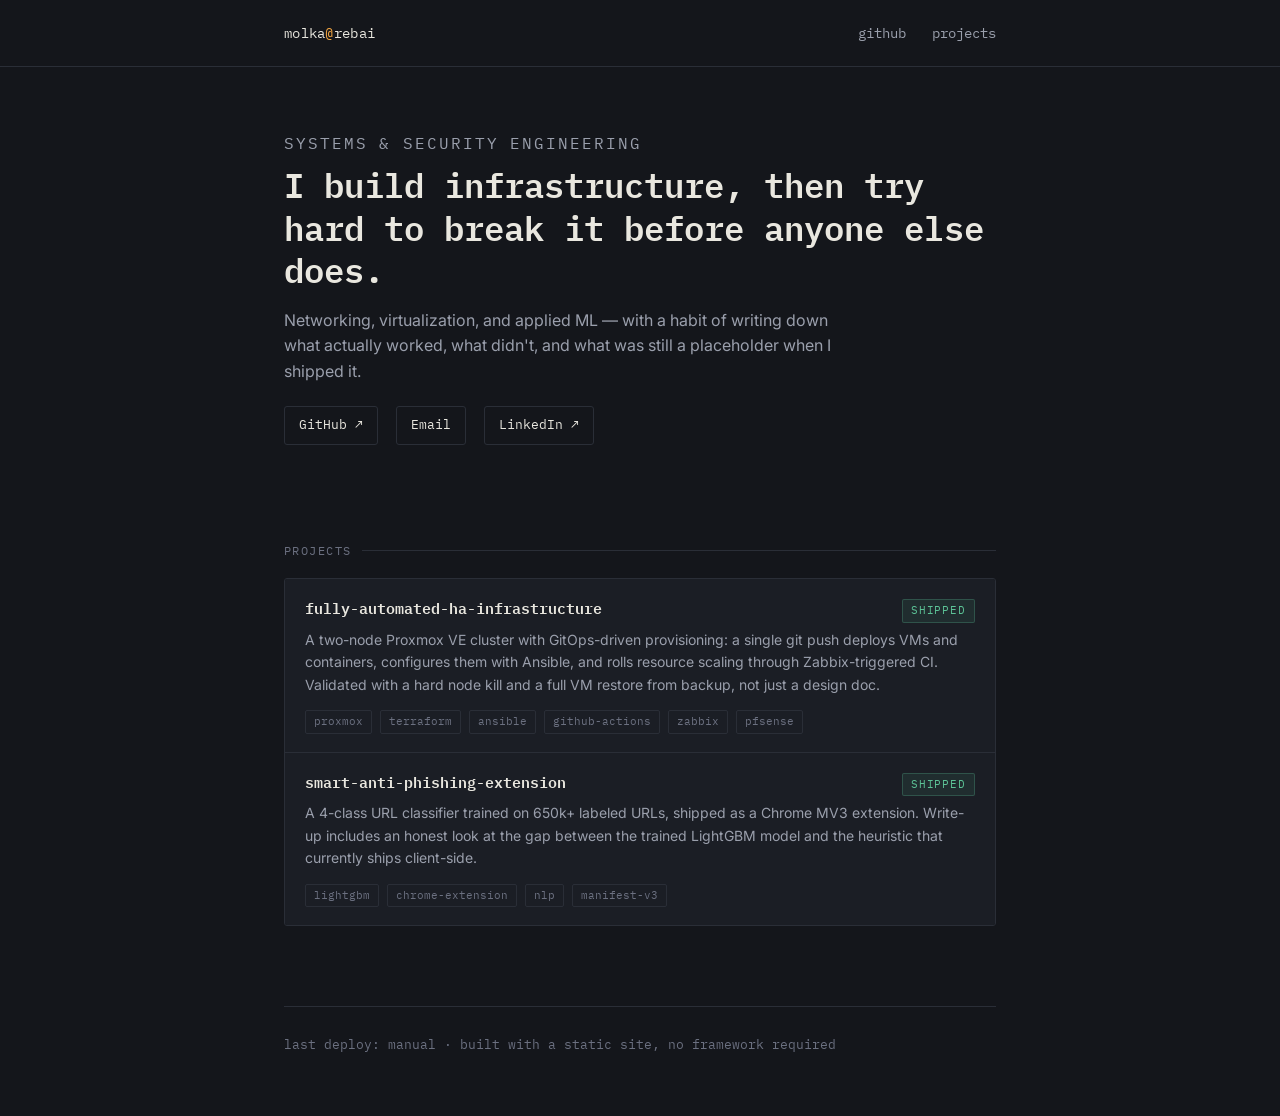
==== index.html @ f921feae "first commit" ====
<!DOCTYPE html>
<html lang="en">
<head>
<meta charset="UTF-8">
<meta name="viewport" content="width=device-width, initial-scale=1.0">
<title>Molka Rebai — Systems &amp; Security Engineering</title>
<meta name="description" content="Projects in infrastructure automation, security, and applied ML — write-ups included.">
<link rel="preconnect" href="https://fonts.googleapis.com">
<link href="https://fonts.googleapis.com/css2?family=IBM+Plex+Mono:wght@400;500;600&family=Inter:wght@400;500;600&display=swap" rel="stylesheet">
<link rel="stylesheet" href="styles.css">
</head>
<body>

<div class="topbar">
  <div class="wrap">
    <div class="brand">molka<span>@</span>rebai</div>
    <nav class="nav">
      <a href="https://github.com/MolkaRebai" target="_blank" rel="noopener">github</a>
      <a href="#projects">projects</a>
    </nav>
  </div>
</div>

<div class="wrap">
  <section class="hero">
    <p class="eyebrow">systems &amp; security engineering</p>
    <h1>I build infrastructure, then try hard to break it before anyone else does.</h1>
    <p>Networking, virtualization, and applied ML — with a habit of writing down what actually
       worked, what didn't, and what was still a placeholder when I shipped it.</p>
    <div class="links">
      <a href="https://github.com/MolkaRebai" target="_blank" rel="noopener">GitHub ↗</a>
      <a href="mailto:you@example.com">Email</a>
      <a href="#" target="_blank" rel="noopener">LinkedIn ↗</a>
    </div>
  </section>

  <div id="projects" class="section-label">projects</div>

  <div class="log">
    <a class="entry" href="posts/proxmox-infrastructure.html">
      <div class="entry-top">
        <span class="entry-title">fully-automated-ha-infrastructure</span>
        <span class="entry-status">shipped</span>
      </div>
      <p class="entry-desc">A two-node Proxmox VE cluster with GitOps-driven provisioning: a single
        git push deploys VMs and containers, configures them with Ansible, and rolls resource
        scaling through Zabbix-triggered CI. Validated with a hard node kill and a full VM restore
        from backup, not just a design doc.</p>
      <div class="entry-tags">
        <span class="tag">proxmox</span><span class="tag">terraform</span>
        <span class="tag">ansible</span><span class="tag">github-actions</span>
        <span class="tag">zabbix</span><span class="tag">pfsense</span>
      </div>
    </a>

    <a class="entry" href="posts/antiphishing.html">
      <div class="entry-top">
        <span class="entry-title">smart-anti-phishing-extension</span>
        <span class="entry-status">shipped</span>
      </div>
      <p class="entry-desc">A 4-class URL classifier trained on 650k+ labeled URLs, shipped as a
        Chrome MV3 extension. Write-up includes an honest look at the gap between the trained
        LightGBM model and the heuristic that currently ships client-side.</p>
      <div class="entry-tags">
        <span class="tag">lightgbm</span><span class="tag">chrome-extension</span>
        <span class="tag">nlp</span><span class="tag">manifest-v3</span>
      </div>
    </a>
  </div>

  <footer>
    <div>last deploy: manual · built with a static site, no framework required</div>
  </footer>
</div>

</body>
</html>
---- styles.css ----
/* ---- tokens ---- */
:root{
  --bg:        #14161b;
  --bg-raised: #1b1e25;
  --line:      #2a2e37;
  --text:      #e9e7df;
  --text-dim:  #9a9fac;
  --text-mute: #6b7080;
  --amber:     #f2a541;
  --amber-dim: #f2a54122;
  --ok:        #5cc296;
  --radius:    3px;
}

*{box-sizing:border-box}
html{scroll-behavior:smooth}
body{
  margin:0;
  background:var(--bg);
  color:var(--text);
  font-family:'Inter',system-ui,-apple-system,sans-serif;
  font-size:16px;
  line-height:1.6;
}

h1,h2,h3,.mono{
  font-family:'IBM Plex Mono','JetBrains Mono',ui-monospace,monospace;
}

a{color:var(--amber); text-decoration:none}
a:hover{text-decoration:underline}
a:focus-visible, button:focus-visible{outline:2px solid var(--amber); outline-offset:2px}

.wrap{max-width:760px; margin:0 auto; padding:0 24px}

/* ---- top bar ---- */
.topbar{
  border-bottom:1px solid var(--line);
  padding:20px 0;
}
.topbar .wrap{display:flex; align-items:center; justify-content:space-between}
.brand{font-family:'IBM Plex Mono',monospace; font-size:14px; letter-spacing:.02em; color:var(--text)}
.brand span{color:var(--amber)}
.nav a{color:var(--text-dim); font-size:14px; margin-left:22px; font-family:'IBM Plex Mono',monospace}
.nav a:hover{color:var(--text)}

/* ---- hero ---- */
.hero{padding:64px 0 40px}
.eyebrow{
  font-family:'IBM Plex Mono',monospace;
  font-size:12px; letter-spacing:.12em; text-transform:uppercase;
  color:var(--amber); margin:0 0 14px;
}
.hero h1{font-size:34px; line-height:1.25; margin:0 0 16px; font-weight:600}
.hero p{color:var(--text-dim); font-size:16px; max-width:56ch; margin:0 0 8px}
.hero .links{margin-top:22px; display:flex; gap:18px; flex-wrap:wrap}
.hero .links a{font-family:'IBM Plex Mono',monospace; font-size:13px; border:1px solid var(--line); padding:8px 14px; border-radius:var(--radius); color:var(--text)}
.hero .links a:hover{border-color:var(--amber); color:var(--amber); text-decoration:none}

/* ---- section label ---- */
.section-label{
  font-family:'IBM Plex Mono',monospace; font-size:12px; letter-spacing:.12em;
  text-transform:uppercase; color:var(--text-mute); margin:56px 0 18px;
  display:flex; align-items:center; gap:10px;
}
.section-label::after{content:""; flex:1; height:1px; background:var(--line)}

/* ---- log entries (project list) ---- */
.log{border:1px solid var(--line); border-radius:var(--radius); overflow:hidden}
.entry{
  display:block;
  padding:18px 20px;
  border-bottom:1px solid var(--line);
  background:var(--bg-raised);
  transition:background .15s ease;
}
.entry:last-child{border-bottom:none}
.entry:hover{background:#20242c; text-decoration:none}
.entry-top{display:flex; align-items:baseline; justify-content:space-between; gap:12px; flex-wrap:wrap}
.entry-title{font-family:'IBM Plex Mono',monospace; font-size:15px; color:var(--text); font-weight:600}
.entry-status{
  font-family:'IBM Plex Mono',monospace; font-size:11px; text-transform:uppercase; letter-spacing:.08em;
  color:var(--ok); background:#5cc29618; border:1px solid #5cc29640; border-radius:2px; padding:2px 8px; white-space:nowrap;
}
.entry-desc{color:var(--text-dim); font-size:14px; margin-top:6px; font-family:'Inter',sans-serif}
.entry-tags{margin-top:10px; display:flex; gap:8px; flex-wrap:wrap}
.tag{font-family:'IBM Plex Mono',monospace; font-size:11px; color:var(--text-mute); border:1px solid var(--line); border-radius:2px; padding:2px 8px}

/* ---- footer ---- */
footer{border-top:1px solid var(--line); margin-top:80px; padding:28px 0 60px; color:var(--text-mute); font-size:13px; font-family:'IBM Plex Mono',monospace}

/* ---- post pages ---- */
.post-header{padding:56px 0 8px; border-bottom:1px solid var(--line)}
.post-meta{font-family:'IBM Plex Mono',monospace; font-size:12px; color:var(--text-mute); text-transform:uppercase; letter-spacing:.08em; margin-bottom:16px}
.post-header h1{font-size:30px; line-height:1.3; margin:0 0 20px}
.post-body{padding:40px 0 60px}
.post-body h2{font-size:20px; margin:44px 0 14px; color:var(--text)}
.post-body h3{font-size:16px; margin:30px 0 10px; color:var(--text)}
.post-body p{margin:0 0 16px; color:#d7d5cd}
.post-body ul,.post-body ol{color:#d7d5cd; padding-left:22px; margin:0 0 16px}
.post-body li{margin-bottom:6px}
.post-body pre{
  background:var(--bg-raised); border:1px solid var(--line); border-radius:var(--radius);
  padding:16px; overflow-x:auto; font-size:13.5px; margin:0 0 20px;
}
.post-body code{font-family:'IBM Plex Mono',monospace; font-size:.92em}
.post-body p code, .post-body li code{background:var(--bg-raised); padding:1px 6px; border-radius:2px; border:1px solid var(--line)}
.post-body table{width:100%; border-collapse:collapse; margin:0 0 20px; font-size:14px}
.post-body th,.post-body td{border:1px solid var(--line); padding:8px 12px; text-align:left}
.post-body th{background:var(--bg-raised); font-family:'IBM Plex Mono',monospace; font-size:12px; text-transform:uppercase; color:var(--text-dim)}
.post-body blockquote{border-left:2px solid var(--amber); margin:0 0 20px; padding:2px 0 2px 18px; color:var(--text-dim)}
.callout{
  border-left:2px solid var(--amber); background:var(--amber-dim);
  padding:16px 18px; border-radius:0 var(--radius) var(--radius) 0; margin:0 0 20px;
}
.callout p:last-child{margin-bottom:0}
.back-link{font-family:'IBM Plex Mono',monospace; font-size:13px; color:var(--text-dim)}

@media (max-width:600px){
  .hero h1{font-size:27px}
  .post-header h1{font-size:24px}
}
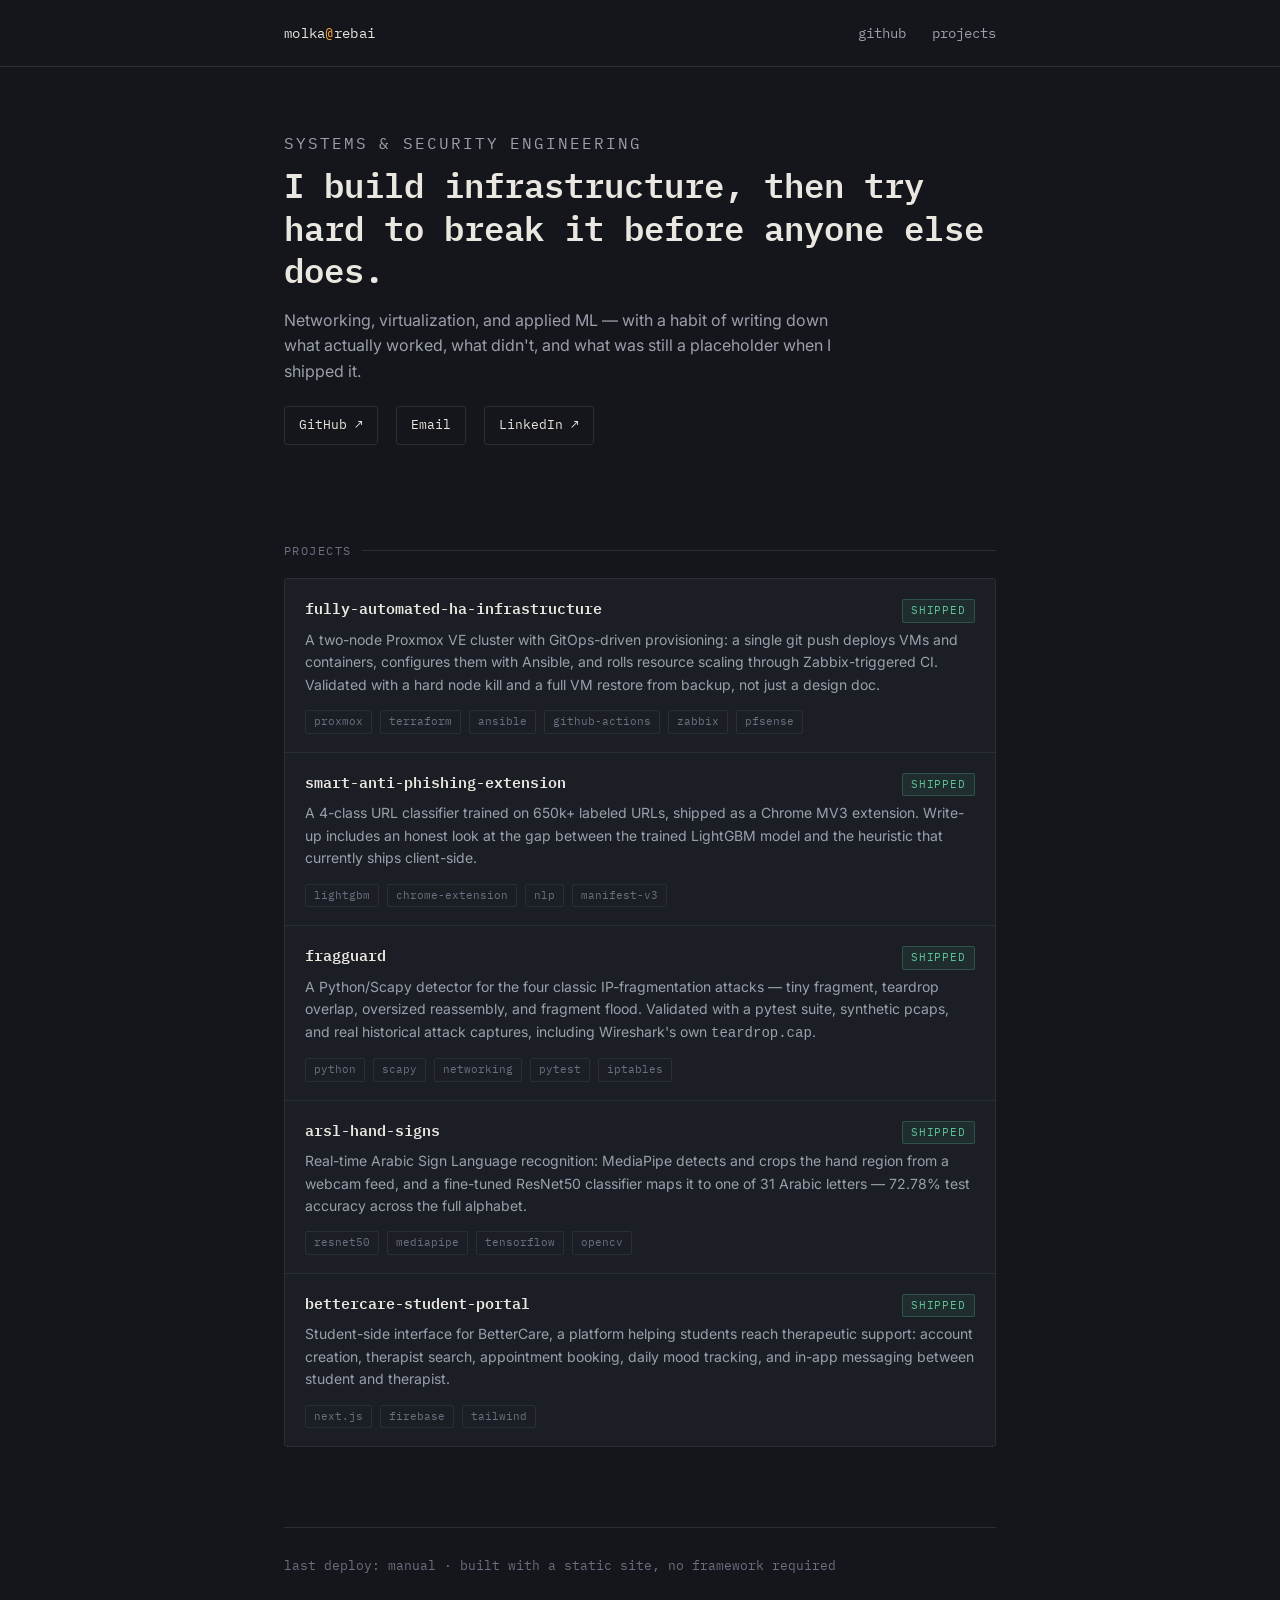
==== commit bc6cb7fe: "other projects" ====
--- a/index.html
+++ b/index.html
@@ -66,6 +66,50 @@
         <span class="tag">nlp</span><span class="tag">manifest-v3</span>
       </div>
     </a>
+
+    <a class="entry" href="posts/fragguard.html">
+      <div class="entry-top">
+        <span class="entry-title">fragguard</span>
+        <span class="entry-status">shipped</span>
+      </div>
+      <p class="entry-desc">A Python/Scapy detector for the four classic IP-fragmentation attacks —
+        tiny fragment, teardrop overlap, oversized reassembly, and fragment flood. Validated with
+        a pytest suite, synthetic pcaps, and real historical attack captures, including
+        Wireshark's own <code>teardrop.cap</code>.</p>
+      <div class="entry-tags">
+        <span class="tag">python</span><span class="tag">scapy</span>
+        <span class="tag">networking</span><span class="tag">pytest</span>
+        <span class="tag">iptables</span>
+      </div>
+    </a>
+
+    <a class="entry" href="posts/arsl-hand-signs.html">
+      <div class="entry-top">
+        <span class="entry-title">arsl-hand-signs</span>
+        <span class="entry-status">shipped</span>
+      </div>
+      <p class="entry-desc">Real-time Arabic Sign Language recognition: MediaPipe detects and crops
+        the hand region from a webcam feed, and a fine-tuned ResNet50 classifier maps it to one of
+        31 Arabic letters — 72.78% test accuracy across the full alphabet.</p>
+      <div class="entry-tags">
+        <span class="tag">resnet50</span><span class="tag">mediapipe</span>
+        <span class="tag">tensorflow</span><span class="tag">opencv</span>
+      </div>
+    </a>
+
+    <a class="entry" href="posts/bettercare.html">
+      <div class="entry-top">
+        <span class="entry-title">bettercare-student-portal</span>
+        <span class="entry-status">shipped</span>
+      </div>
+      <p class="entry-desc">Student-side interface for BetterCare, a platform helping students
+        reach therapeutic support: account creation, therapist search, appointment booking, daily
+        mood tracking, and in-app messaging between student and therapist.</p>
+      <div class="entry-tags">
+        <span class="tag">next.js</span><span class="tag">firebase</span>
+        <span class="tag">tailwind</span>
+      </div>
+    </a>
   </div>
 
   <footer>
@@ -74,4 +118,4 @@
 </div>
 
 </body>
-</html>
+</html>
